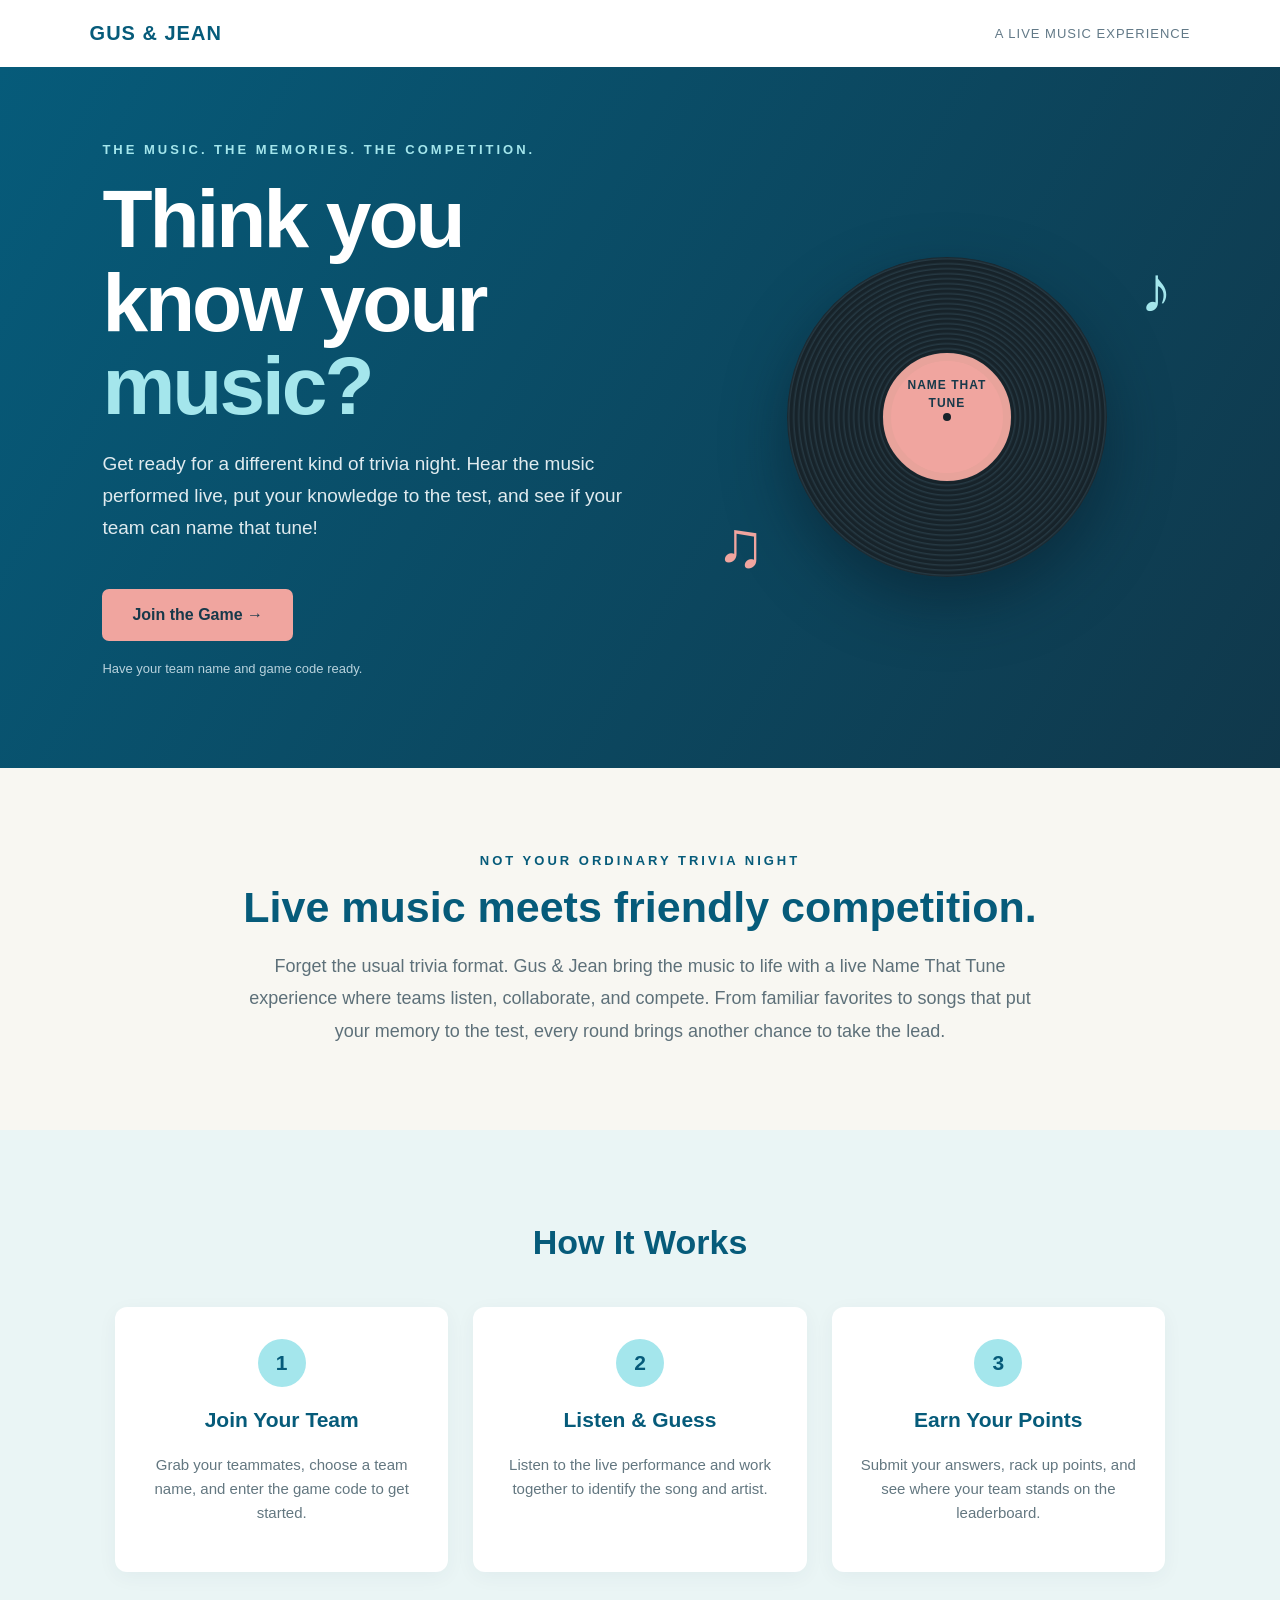
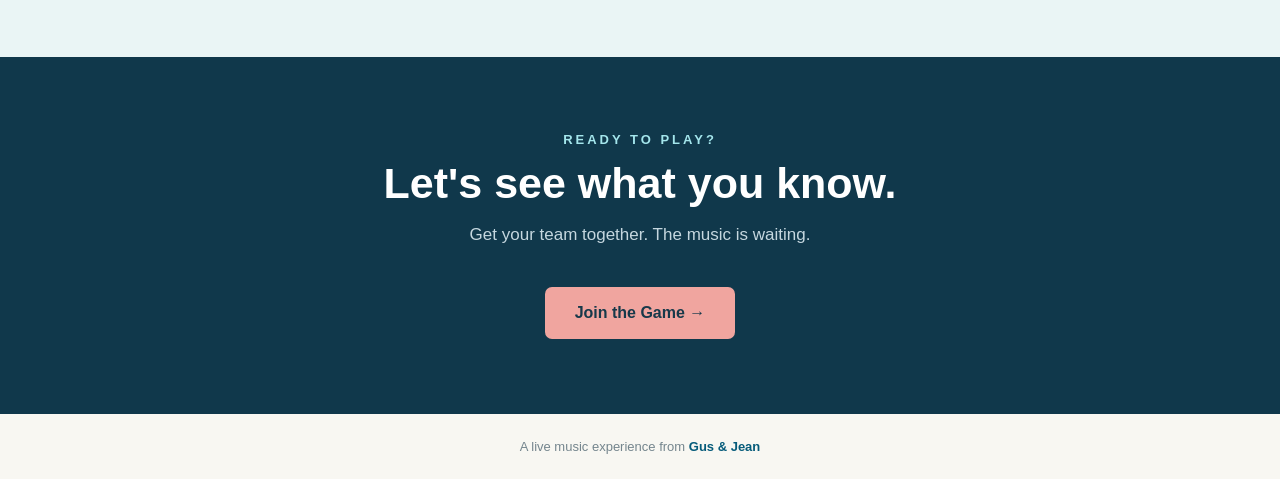
==== index.html @ 5cd0648b "added index.html" ====
<!DOCTYPE html>
<html lang="en">
<head>
<meta charset="UTF-8">
<meta name="viewport" content="width=device-width, initial-scale=1.0">
<title>Name That Tune | A Live Music Experience</title>
<meta name="description" content="Join Gus & Jean for a live Name That Tune experience. Listen, guess the song, and see if your team can take the lead.">

<style>
:root {
  --teal:#065B7A;
  --dark:#10384B;
  --aqua:#A4E6EC;
  --coral:#F0A59F;
  --cream:#F8F7F2;
  --white:#FFFFFF;
}

* {
  box-sizing:border-box;
}

html {
  scroll-behavior:smooth;
}

body {
  margin:0;
  font-family:Arial,Helvetica,sans-serif;
  color:var(--dark);
  background:var(--cream);
}

header {
  padding:22px 7%;
  display:flex;
  align-items:center;
  justify-content:space-between;
  background:var(--white);
}

.logo {
  color:var(--teal);
  font-weight:800;
  font-size:20px;
  letter-spacing:1px;
}

.header-tag {
  font-size:13px;
  color:#627987;
  letter-spacing:1px;
  text-transform:uppercase;
}

.hero {
  min-height:570px;
  padding:75px 8%;
  background:linear-gradient(120deg,#065B7A,#10384B);
  color:white;
  display:grid;
  grid-template-columns:1.1fr .9fr;
  align-items:center;
  gap:50px;
  overflow:hidden;
}

.eyebrow {
  color:var(--aqua);
  font-size:13px;
  font-weight:800;
  letter-spacing:3px;
  text-transform:uppercase;
}

.hero h1 {
  font-size:clamp(48px,7vw,82px);
  line-height:1.02;
  margin:20px 0;
  letter-spacing:-3px;
}

.hero h1 span {
  color:var(--aqua);
}

.hero p {
  font-size:19px;
  line-height:1.7;
  color:#E0EBEF;
  max-width:550px;
}

.button {
  display:inline-block;
  margin-top:25px;
  padding:17px 30px;
  border-radius:7px;
  background:var(--coral);
  color:#17394A;
  font-size:16px;
  font-weight:800;
  text-decoration:none;
  transition:transform .2s,background .2s;
}

.button:hover {
  transform:translateY(-3px);
  background:#F6BDB6;
}

.hero-note {
  font-size:13px !important;
  color:#B8D2DD !important;
  margin-top:17px;
}

/* Decorative music illustration */

.visual {
  display:flex;
  justify-content:center;
  align-items:center;
  position:relative;
  min-height:350px;
}

.record {
  width:min(320px,75vw);
  aspect-ratio:1;
  border-radius:50%;
  background:
    repeating-radial-gradient(
      circle,
      #17232A 0px,
      #17232A 2px,
      #263943 3px,
      #17232A 5px
    );
  box-shadow:0 25px 60px #071E2B88;
  display:flex;
  align-items:center;
  justify-content:center;
  position:relative;
  animation:spin 18s linear infinite;
}

.record:before {
  content:"";
  position:absolute;
  width:35%;
  aspect-ratio:1;
  border-radius:50%;
  background:var(--coral);
  border:8px solid #E8A39B;
}

.record:after {
  content:"";
  position:absolute;
  width:8px;
  aspect-ratio:1;
  border-radius:50%;
  background:#17232A;
}

.record-label {
  position:absolute;
  z-index:2;
  font-size:12px;
  font-weight:900;
  color:#17394A;
  letter-spacing:1px;
  text-align:center;
  line-height:1.5;
  transform:translateY(-23px);
}

.music-note {
  position:absolute;
  color:var(--aqua);
  font-size:65px;
  font-weight:bold;
}

.note-one {
  top:10px;
  right:5px;
}

.note-two {
  bottom:10px;
  left:0;
  color:var(--coral);
}

@keyframes spin {
  to { transform:rotate(360deg); }
}

.intro {
  text-align:center;
  padding:85px 8% 65px;
  max-width:1000px;
  margin:auto;
}

.intro h2 {
  font-size:clamp(30px,4vw,43px);
  margin:15px 0;
  color:var(--teal);
}

.intro p {
  font-size:18px;
  line-height:1.8;
  color:#5D7079;
}

.how {
  padding:65px 8% 85px;
  background:#EAF5F5;
}

.how h2 {
  text-align:center;
  font-size:34px;
  color:var(--teal);
  margin-bottom:45px;
}

.steps {
  max-width:1050px;
  margin:auto;
  display:grid;
  grid-template-columns:repeat(3,1fr);
  gap:25px;
}

.step {
  background:white;
  padding:32px 25px;
  border-radius:12px;
  text-align:center;
  box-shadow:0 5px 20px #16435A0C;
}

.step-number {
  width:48px;
  height:48px;
  border-radius:50%;
  display:flex;
  justify-content:center;
  align-items:center;
  margin:0 auto 18px;
  background:var(--aqua);
  color:var(--teal);
  font-size:21px;
  font-weight:900;
}

.step h3 {
  color:var(--teal);
  font-size:21px;
}

.step p {
  color:#637780;
  line-height:1.6;
  font-size:15px;
}

.closing {
  background:var(--dark);
  color:white;
  text-align:center;
  padding:75px 20px;
}

.closing h2 {
  font-size:clamp(30px,4vw,43px);
  margin:12px 0;
}

.closing p {
  color:#C5D7DF;
  font-size:17px;
}

footer {
  padding:25px;
  text-align:center;
  color:#74858D;
  background:var(--cream);
  font-size:13px;
}

footer strong {
  color:var(--teal);
}

@media(max-width:750px) {
  header {
    padding:20px 6%;
  }

  .header-tag {
    display:none;
  }

  .hero {
    grid-template-columns:1fr;
    text-align:center;
    padding:65px 7% 45px;
    gap:10px;
  }

  .hero p {
    margin-left:auto;
    margin-right:auto;
  }

  .visual {
    min-height:280px;
  }

  .record {
    width:240px;
  }

  .steps {
    grid-template-columns:1fr;
  }

  .intro {
    padding:65px 8%;
  }
}

@media(prefers-reduced-motion:reduce) {
  .record {
    animation:none;
  }

  .button {
    transition:none;
  }
}
</style>
</head>

<body>

<header>
  <div class="logo">GUS & JEAN</div>
  <div class="header-tag">A Live Music Experience</div>
</header>

<section class="hero">
  <div>
    <div class="eyebrow">The music. The memories. The competition.</div>

    <h1>Think you know your <span>music?</span></h1>

    <p>
      Get ready for a different kind of trivia night.
      Hear the music performed live, put your knowledge
      to the test, and see if your team can name that tune!
    </p>

    <a href="/team" class="button">Join the Game →</a>

    <p class="hero-note">
      Have your team name and game code ready.
    </p>
  </div>

  <div class="visual">
    <div class="music-note note-one">♪</div>
    <div class="record">
      <div class="record-label">
        NAME THAT<br>TUNE
      </div>
    </div>
    <div class="music-note note-two">♫</div>
  </div>
</section>

<section class="intro">
  <div class="eyebrow" style="color:#065B7A">Not your ordinary trivia night</div>

  <h2>Live music meets friendly competition.</h2>

  <p>
    Forget the usual trivia format. Gus & Jean bring the music
    to life with a live Name That Tune experience where teams
    listen, collaborate, and compete. From familiar favorites
    to songs that put your memory to the test, every round
    brings another chance to take the lead.
  </p>
</section>

<section class="how">
  <h2>How It Works</h2>

  <div class="steps">
    <div class="step">
      <div class="step-number">1</div>
      <h3>Join Your Team</h3>
      <p>
        Grab your teammates, choose a team name,
        and enter the game code to get started.
      </p>
    </div>

    <div class="step">
      <div class="step-number">2</div>
      <h3>Listen & Guess</h3>
      <p>
        Listen to the live performance and work
        together to identify the song and artist.
      </p>
    </div>

    <div class="step">
      <div class="step-number">3</div>
      <h3>Earn Your Points</h3>
      <p>
        Submit your answers, rack up points,
        and see where your team stands on the leaderboard.
      </p>
    </div>
  </div>
</section>

<section class="closing">
  <div class="eyebrow">Ready to play?</div>
  <h2>Let's see what you know.</h2>
  <p>Get your team together. The music is waiting.</p>

  <a href="/team" class="button">Join the Game →</a>
</section>

<footer>
  A live music experience from <strong>Gus & Jean</strong>
</footer>

</body>
</html>
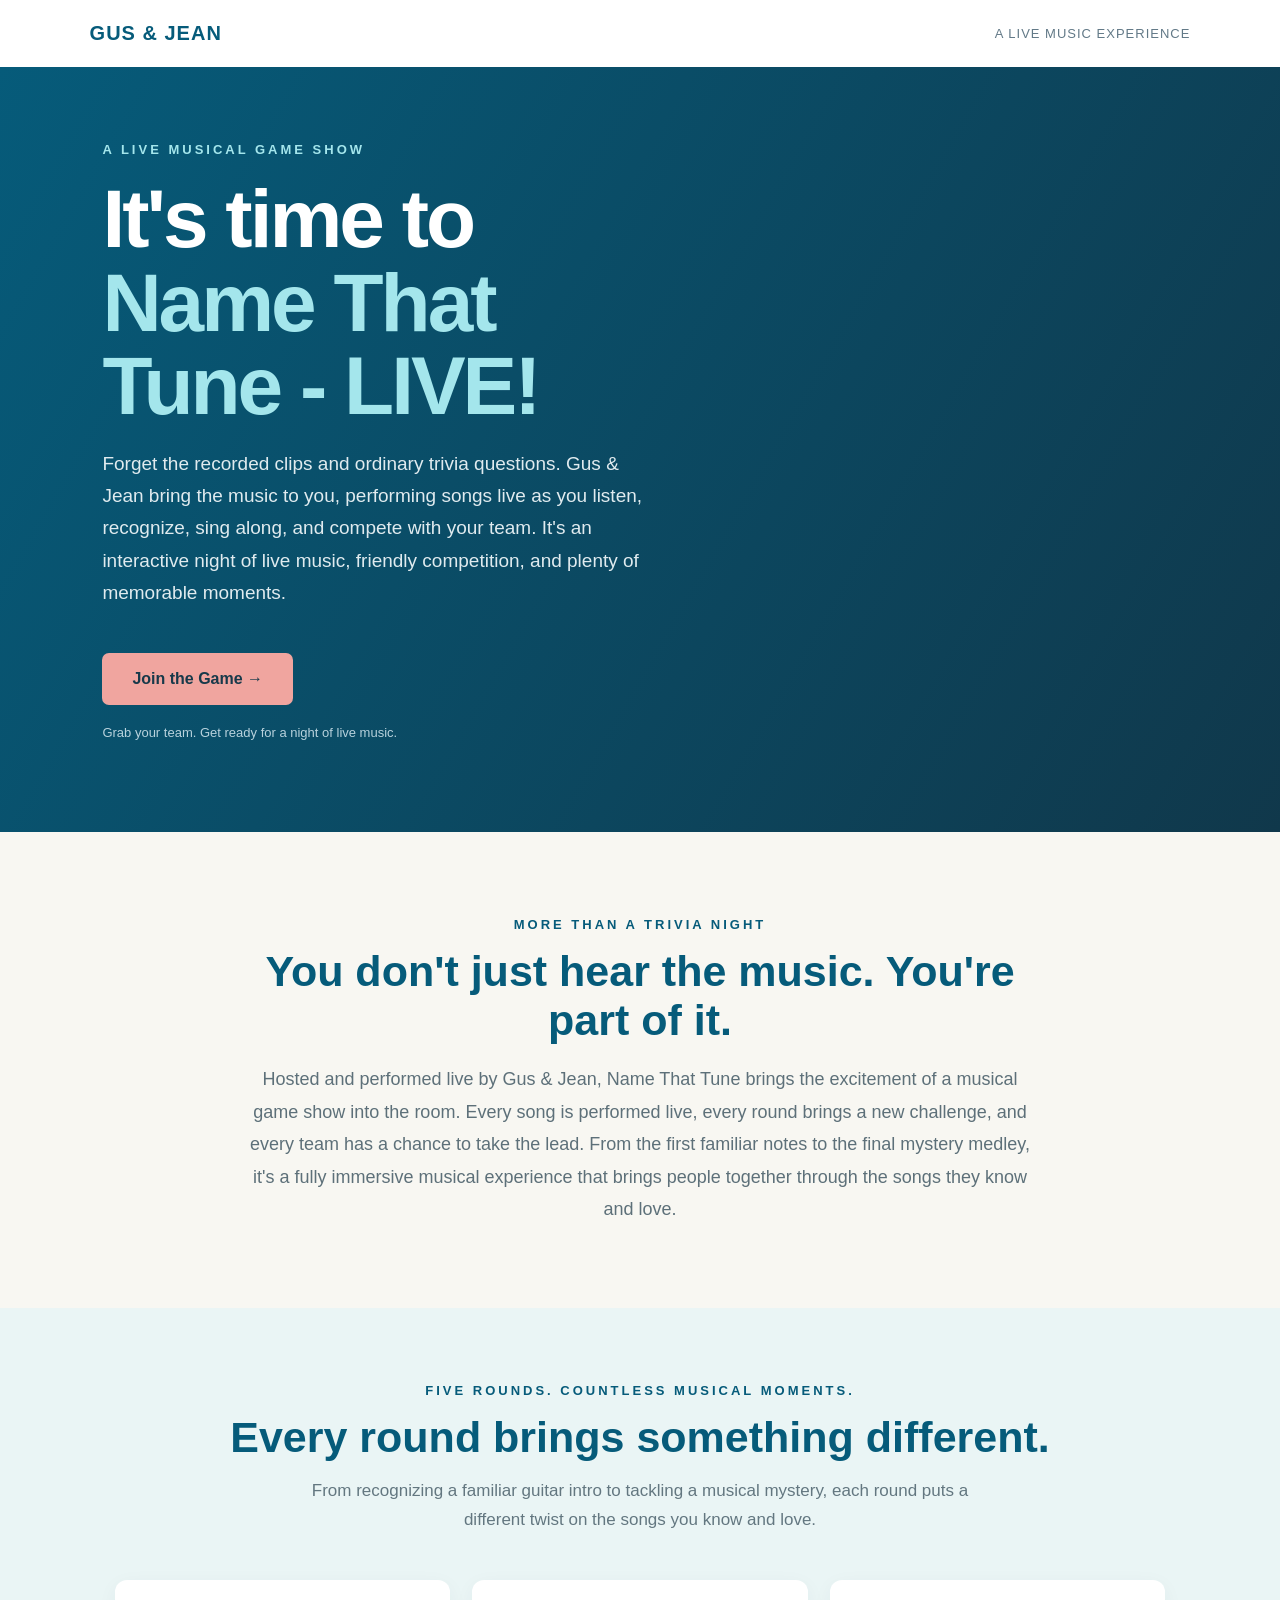
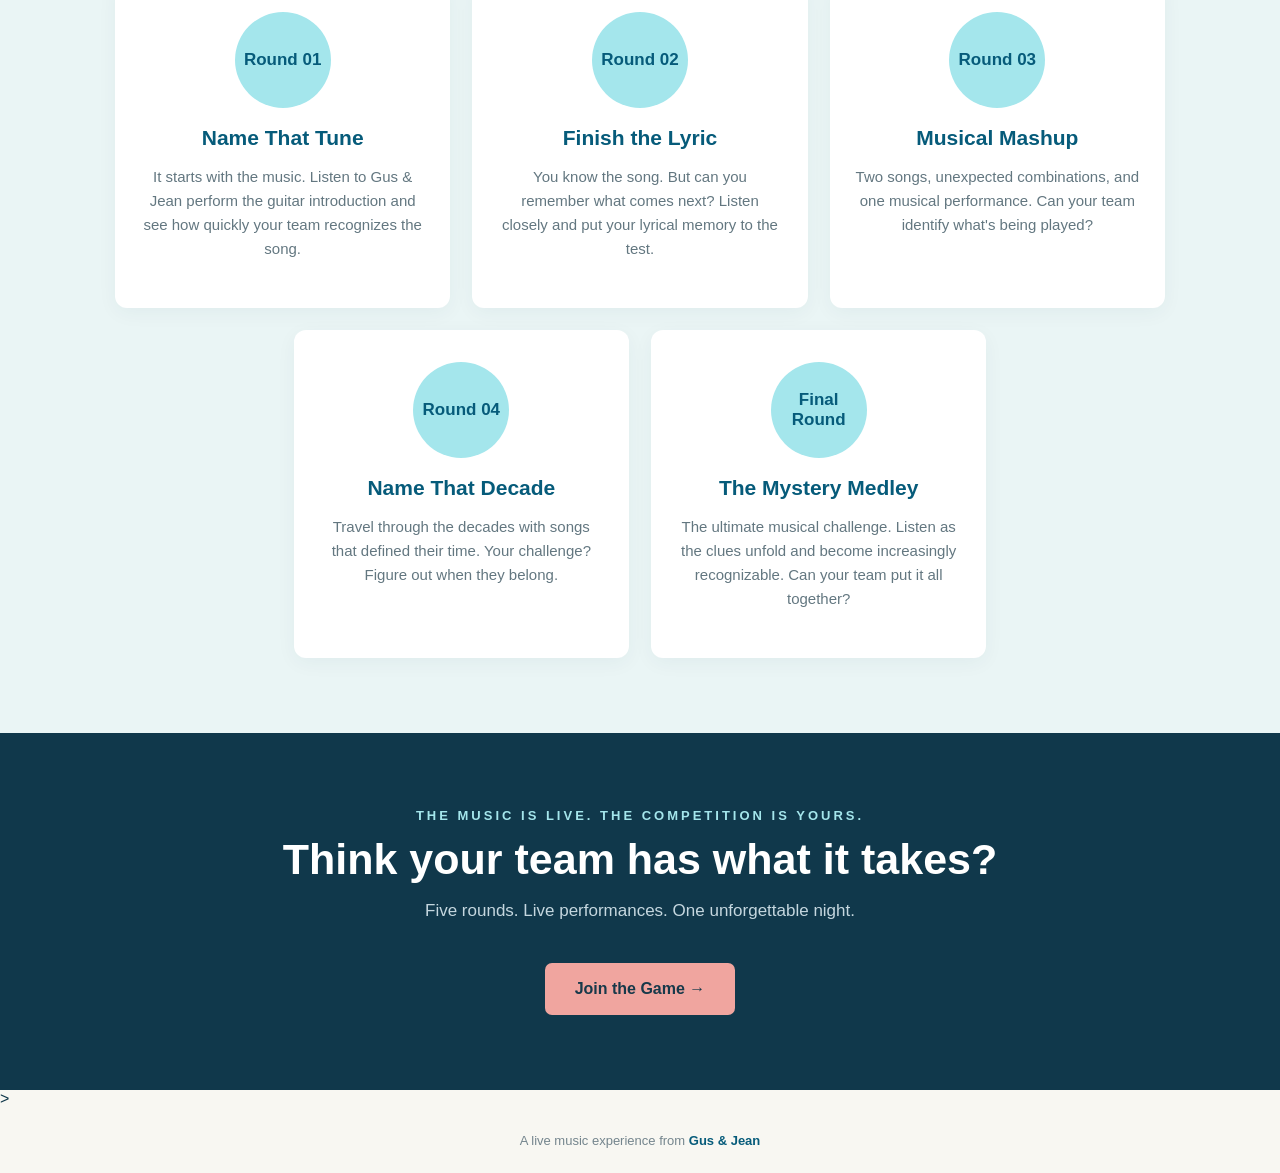
==== commit 2db8a5bb: "landing page" ====
--- a/index.html
+++ b/index.html
@@ -118,86 +118,7 @@
 
 /* Decorative music illustration */
 
-.visual {
-  display:flex;
-  justify-content:center;
-  align-items:center;
-  position:relative;
-  min-height:350px;
-}
-
-.record {
-  width:min(320px,75vw);
-  aspect-ratio:1;
-  border-radius:50%;
-  background:
-    repeating-radial-gradient(
-      circle,
-      #17232A 0px,
-      #17232A 2px,
-      #263943 3px,
-      #17232A 5px
-    );
-  box-shadow:0 25px 60px #071E2B88;
-  display:flex;
-  align-items:center;
-  justify-content:center;
-  position:relative;
-  animation:spin 18s linear infinite;
-}
-
-.record:before {
-  content:"";
-  position:absolute;
-  width:35%;
-  aspect-ratio:1;
-  border-radius:50%;
-  background:var(--coral);
-  border:8px solid #E8A39B;
-}
-
-.record:after {
-  content:"";
-  position:absolute;
-  width:8px;
-  aspect-ratio:1;
-  border-radius:50%;
-  background:#17232A;
-}
-
-.record-label {
-  position:absolute;
-  z-index:2;
-  font-size:12px;
-  font-weight:900;
-  color:#17394A;
-  letter-spacing:1px;
-  text-align:center;
-  line-height:1.5;
-  transform:translateY(-23px);
-}
-
-.music-note {
-  position:absolute;
-  color:var(--aqua);
-  font-size:65px;
-  font-weight:bold;
-}
-
-.note-one {
-  top:10px;
-  right:5px;
-}
-
-.note-two {
-  bottom:10px;
-  left:0;
-  color:var(--coral);
-}
-
-@keyframes spin {
-  to { transform:rotate(360deg); }
-}
+
 
 .intro {
   text-align:center;
@@ -218,27 +139,36 @@
   color:#5D7079;
 }
 
-.how {
-  padding:65px 8% 85px;
+.rounds {
+  padding:75px 8%;
   background:#EAF5F5;
-}
-
-.how h2 {
   text-align:center;
-  font-size:34px;
-  color:var(--teal);
-  margin-bottom:45px;
-}
-
-.steps {
+}
+
+.rounds h2 {
+  font-size:clamp(30px,4vw,43px);
+  color:var(--teal);
+  margin:15px 0;
+}
+
+.rounds-intro {
+  max-width:700px;
+  margin:0 auto 45px;
+  color:#637780;
+  font-size:17px;
+  line-height:1.7;
+}
+
+.round-grid {
   max-width:1050px;
   margin:auto;
   display:grid;
-  grid-template-columns:repeat(3,1fr);
-  gap:25px;
-}
-
-.step {
+  grid-template-columns:repeat(6,1fr);
+  gap:22px;
+}
+
+.round-card {
+  grid-column:span 2;
   background:white;
   padding:32px 25px;
   border-radius:12px;
@@ -246,9 +176,17 @@
   box-shadow:0 5px 20px #16435A0C;
 }
 
-.step-number {
-  width:48px;
-  height:48px;
+.round-card:nth-child(4) {
+  grid-column:2 / span 2;
+}
+
+.round-card:nth-child(5) {
+  grid-column:4 / span 2;
+}
+
+.round-label {
+  width:96px;
+  height:96px;
   border-radius:50%;
   display:flex;
   justify-content:center;
@@ -256,20 +194,35 @@
   margin:0 auto 18px;
   background:var(--aqua);
   color:var(--teal);
+  font-size:17px;
+  font-weight:900;
+}
+
+.round-card h3 {
+  color:var(--teal);
   font-size:21px;
-  font-weight:900;
-}
-
-.step h3 {
-  color:var(--teal);
-  font-size:21px;
-}
-
-.step p {
+  margin:12px 0;
+}
+
+.round-card p {
   color:#637780;
   line-height:1.6;
   font-size:15px;
 }
+
+@media(max-width:750px) {
+  .round-grid {
+    grid-template-columns:1fr;
+  }
+
+  .round-card,
+  .round-card:nth-child(4),
+  .round-card:nth-child(5) {
+    grid-column:1;
+  }
+}
+
+
 
 .closing {
   background:var(--dark);
@@ -359,88 +312,121 @@
 
 <section class="hero">
   <div>
-    <div class="eyebrow">The music. The memories. The competition.</div>
-
-    <h1>Think you know your <span>music?</span></h1>
-
-    <p>
-      Get ready for a different kind of trivia night.
-      Hear the music performed live, put your knowledge
-      to the test, and see if your team can name that tune!
-    </p>
-
-    <a href="/team" class="button">Join the Game →</a>
-
-    <p class="hero-note">
-      Have your team name and game code ready.
-    </p>
+    <div class="eyebrow">A live musical game show</div>
+
+<h1>It's time to <span>Name That Tune - LIVE!</span></h1>
+
+<p>
+  Forget the recorded clips and ordinary trivia questions.
+  Gus & Jean bring the music to you, performing songs live
+  as you listen, recognize, sing along, and compete with
+  your team. It's an interactive night of live music,
+  friendly competition, and plenty of memorable moments.
+</p>
+
+<a href="/team" class="button">Join the Game →</a>
+
+<p class="hero-note">
+  Grab your team. Get ready for a night of live music.
+</p>
+
+  
+
+
+</section>
+
+<section class="intro">
+  <div class="eyebrow" style="color:#065B7A">
+    More than a trivia night
   </div>
 
-  <div class="visual">
-    <div class="music-note note-one">♪</div>
-    <div class="record">
-      <div class="record-label">
-        NAME THAT<br>TUNE
-      </div>
+  <h2>You don't just hear the music. You're part of it.</h2>
+
+  <p>
+    Hosted and performed live by Gus & Jean, Name That Tune
+    brings the excitement of a musical game show into the room.
+    Every song is performed live, every round brings a new
+    challenge, and every team has a chance to take the lead.
+    From the first familiar notes to the final mystery medley,
+    it's a fully immersive musical experience that brings
+    people together through the songs they know and love.
+  </p>
+</section>
+
+<section class="rounds">
+
+  <div class="eyebrow" style="color:#065B7A;text-align:center">
+    Five rounds. Countless musical moments.
+  </div>
+
+  <h2>Every round brings something different.</h2>
+
+  <p class="rounds-intro">
+    From recognizing a familiar guitar intro to tackling
+    a musical mystery, each round puts a different twist
+    on the songs you know and love.
+  </p>
+
+  <div class="round-grid">
+
+    <div class="round-card">
+      <div class="round-label">Round 01</div>
+      <h3>Name That Tune</h3>
+      <p>
+        It starts with the music. Listen to Gus & Jean
+        perform the guitar introduction and see how quickly
+        your team recognizes the song.
+      </p>
     </div>
-    <div class="music-note note-two">♫</div>
+
+    <div class="round-card">
+      <div class="round-label">Round 02</div>
+      <h3>Finish the Lyric</h3>
+      <p>
+        You know the song. But can you remember what comes
+        next? Listen closely and put your lyrical memory
+        to the test.
+      </p>
+    </div>
+
+    <div class="round-card">
+      <div class="round-label">Round 03</div>
+      <h3>Musical Mashup</h3>
+      <p>
+        Two songs, unexpected combinations, and one musical
+        performance. Can your team identify what's being played?
+      </p>
+    </div>
+
+    <div class="round-card">
+      <div class="round-label">Round 04</div>
+      <h3>Name That Decade</h3>
+      <p>
+        Travel through the decades with songs that defined
+        their time. Your challenge? Figure out when they belong.
+      </p>
+    </div>
+
+    <div class="round-card">
+      <div class="round-label">Final Round</div>
+      <h3>The Mystery Medley</h3>
+      <p>
+        The ultimate musical challenge. Listen as the clues
+        unfold and become increasingly recognizable.
+        Can your team put it all together?
+      </p>
+    </div>
+
   </div>
 </section>
 
-<section class="intro">
-  <div class="eyebrow" style="color:#065B7A">Not your ordinary trivia night</div>
-
-  <h2>Live music meets friendly competition.</h2>
-
-  <p>
-    Forget the usual trivia format. Gus & Jean bring the music
-    to life with a live Name That Tune experience where teams
-    listen, collaborate, and compete. From familiar favorites
-    to songs that put your memory to the test, every round
-    brings another chance to take the lead.
-  </p>
-</section>
-
-<section class="how">
-  <h2>How It Works</h2>
-
-  <div class="steps">
-    <div class="step">
-      <div class="step-number">1</div>
-      <h3>Join Your Team</h3>
-      <p>
-        Grab your teammates, choose a team name,
-        and enter the game code to get started.
-      </p>
-    </div>
-
-    <div class="step">
-      <div class="step-number">2</div>
-      <h3>Listen & Guess</h3>
-      <p>
-        Listen to the live performance and work
-        together to identify the song and artist.
-      </p>
-    </div>
-
-    <div class="step">
-      <div class="step-number">3</div>
-      <h3>Earn Your Points</h3>
-      <p>
-        Submit your answers, rack up points,
-        and see where your team stands on the leaderboard.
-      </p>
-    </div>
-  </div>
-</section>
-
 <section class="closing">
-  <div class="eyebrow">Ready to play?</div>
-  <h2>Let's see what you know.</h2>
-  <p>Get your team together. The music is waiting.</p>
+  <div class="eyebrow">The music is live. The competition is yours.</div>
+  <h2>Think your team has what it takes?</h2>
+  <p>Five rounds. Live performances. One unforgettable night.</p>
 
   <a href="/team" class="button">Join the Game →</a>
-</section>
+</section>>
 
 <footer>
   A live music experience from <strong>Gus & Jean</strong>
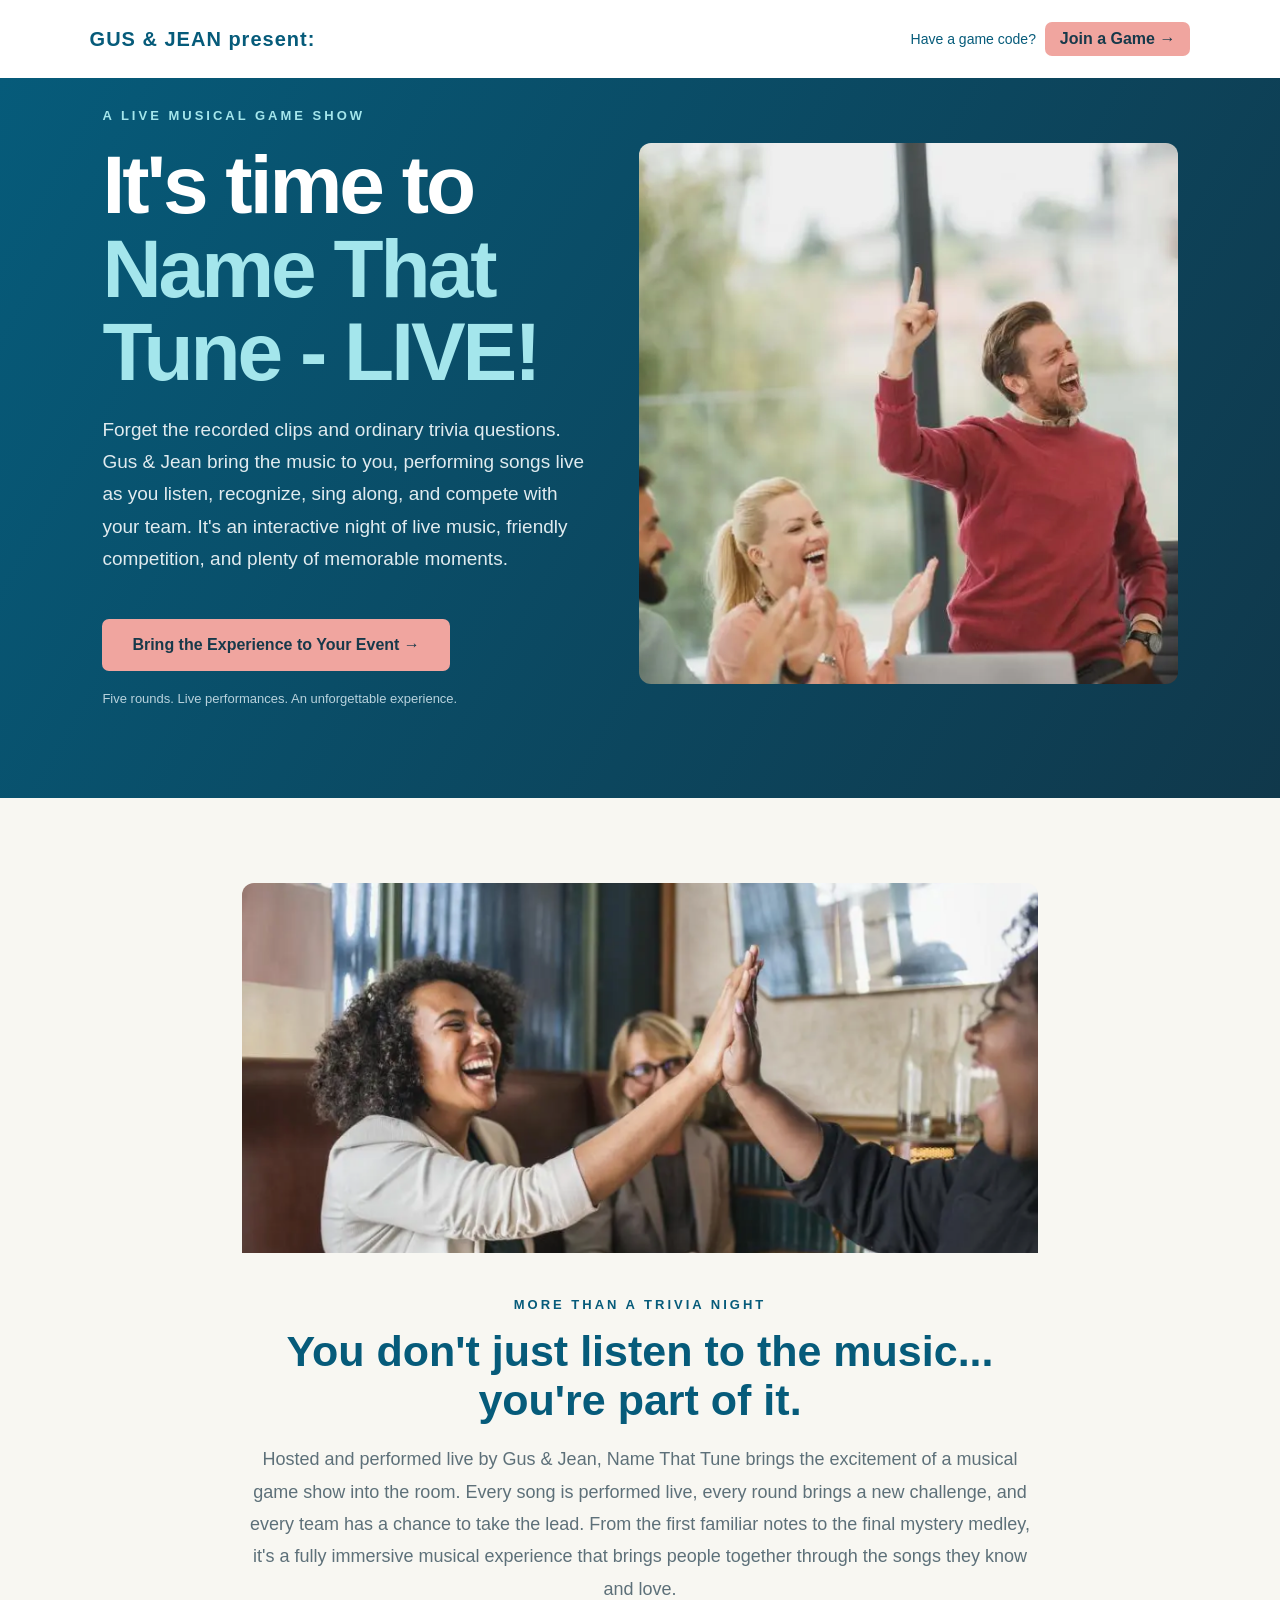
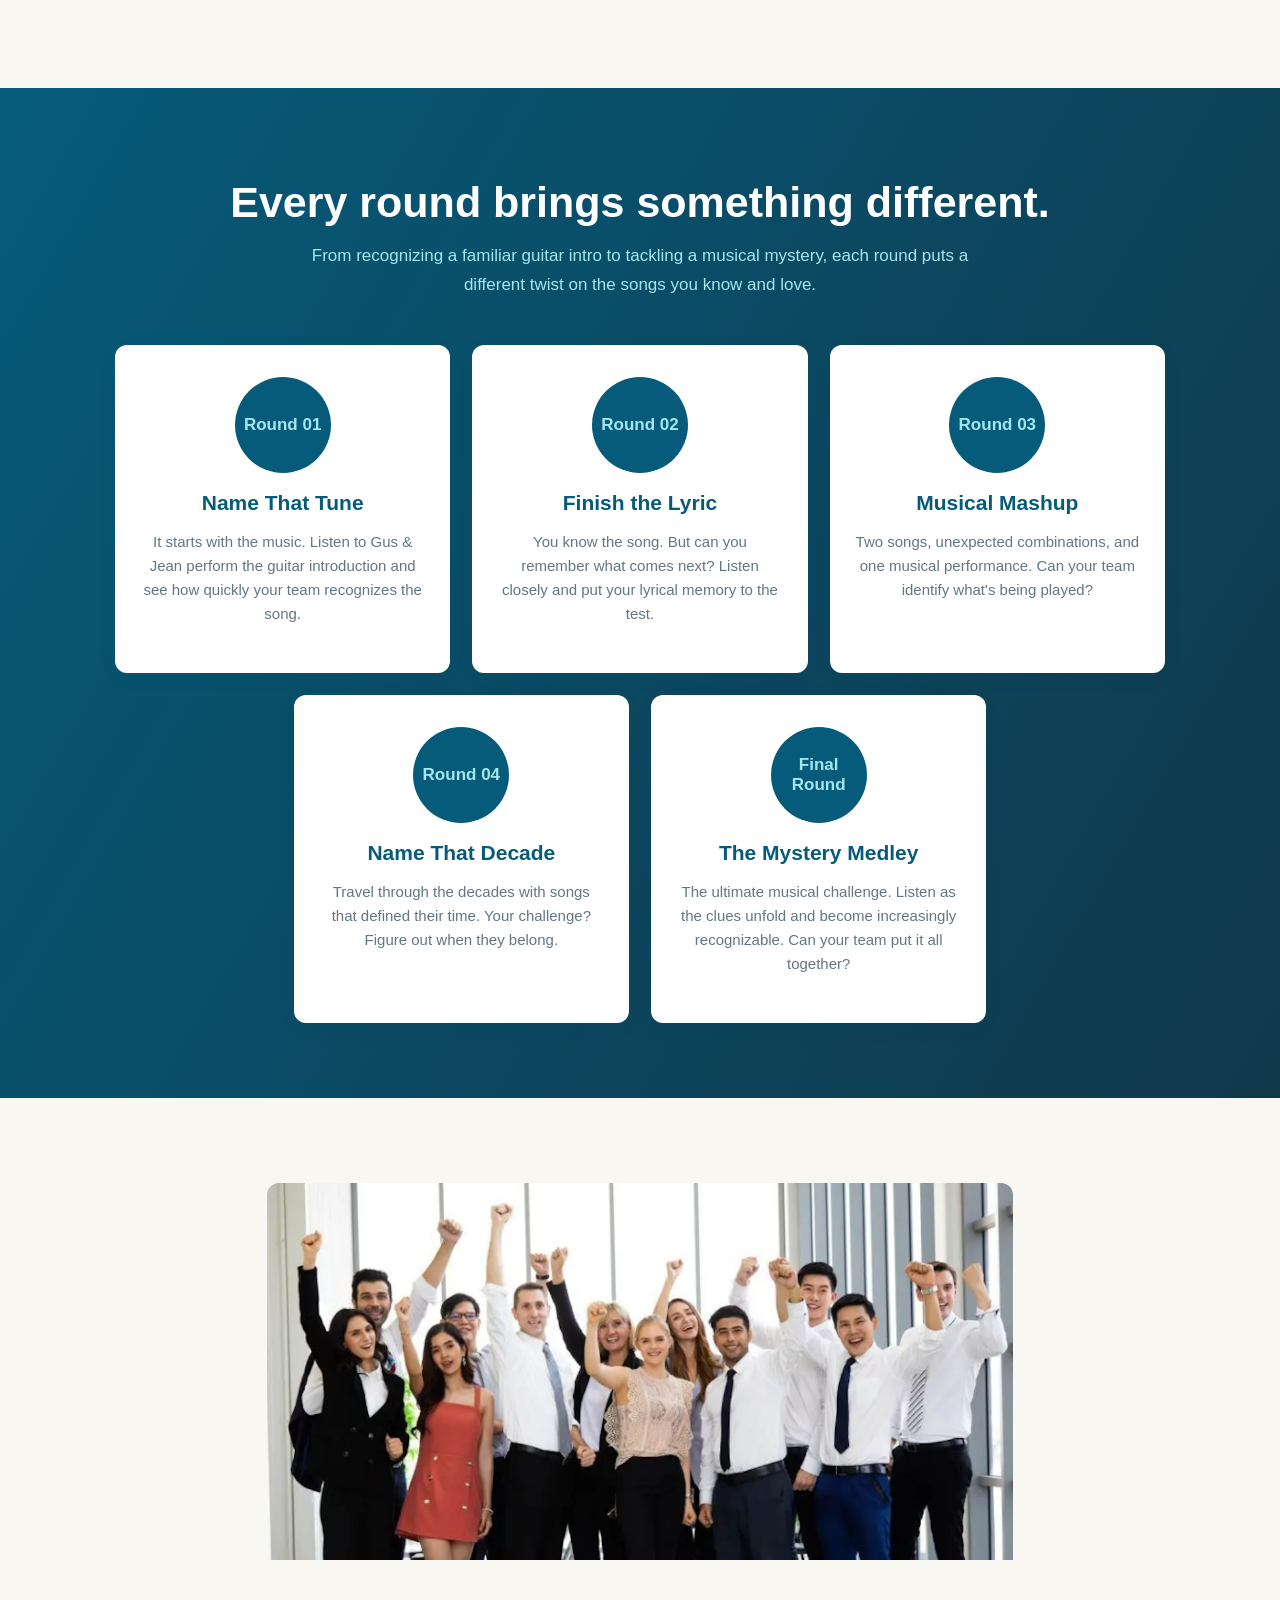
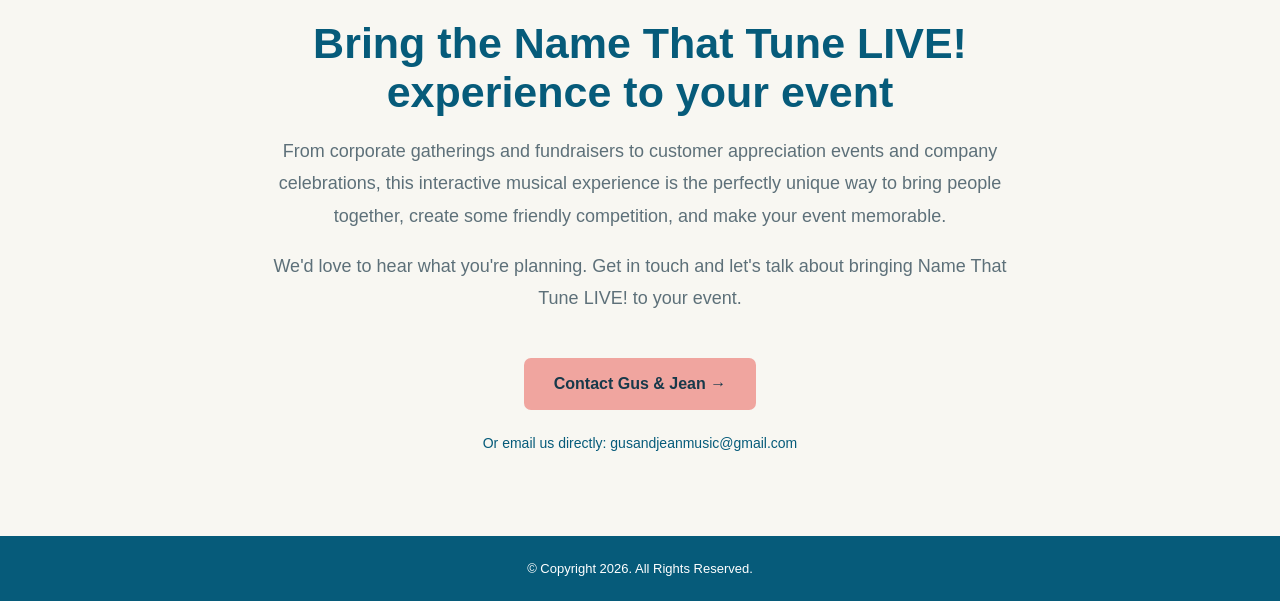
==== commit 29da1319: "changed index" ====
--- a/index.html
+++ b/index.html
@@ -38,6 +38,22 @@
   align-items:center;
   justify-content:space-between;
   background:var(--white);
+  gap:20px;
+}
+
+.header-join {
+  color:var(--teal);
+  font-size:14px;
+  text-decoration:none;
+  white-space:nowrap;
+}
+
+.header-join strong {
+  margin-left:5px;
+}
+
+.header-join:hover {
+  text-decoration:underline;
 }
 
 .logo {
@@ -47,15 +63,9 @@
   letter-spacing:1px;
 }
 
-.header-tag {
-  font-size:13px;
-  color:#627987;
-  letter-spacing:1px;
-  text-transform:uppercase;
-}
-
 .hero {
   min-height:570px;
+  padding-top: 30px !important;
   padding:75px 8%;
   background:linear-gradient(120deg,#065B7A,#10384B);
   color:white;
@@ -110,6 +120,24 @@
   background:#F6BDB6;
 }
 
+.join-button {
+  display:inline-block;
+  
+  padding:8px 15px;
+  border-radius:7px;
+  background:var(--coral);
+  color:#17394A;
+  font-size:16px;
+  font-weight:800;
+  text-decoration:none;
+  transition:transform .2s,background .2s;
+}
+
+.join-button:hover {
+  transform:translateY(-1px);
+  background:#F6BDB6;
+}
+
 .hero-note {
   font-size:13px !important;
   color:#B8D2DD !important;
@@ -141,20 +169,20 @@
 
 .rounds {
   padding:75px 8%;
-  background:#EAF5F5;
+  background:linear-gradient(120deg,#065B7A,#10384B);
   text-align:center;
 }
 
 .rounds h2 {
   font-size:clamp(30px,4vw,43px);
-  color:var(--teal);
+   color:white;
   margin:15px 0;
 }
 
 .rounds-intro {
   max-width:700px;
   margin:0 auto 45px;
-  color:#637780;
+  color:var(--aqua);
   font-size:17px;
   line-height:1.7;
 }
@@ -192,8 +220,8 @@
   justify-content:center;
   align-items:center;
   margin:0 auto 18px;
-  background:var(--aqua);
-  color:var(--teal);
+  background: #065B7A;
+   color:var(--aqua);
   font-size:17px;
   font-weight:900;
 }
@@ -220,6 +248,8 @@
   .round-card:nth-child(5) {
     grid-column:1;
   }
+
+  
 }
 
 
@@ -241,11 +271,44 @@
   font-size:17px;
 }
 
+.bring-it {
+  text-align:center;
+  padding:85px 8%;
+  max-width:950px;
+  margin:auto;
+}
+
+.bring-it h2 {
+  font-size:clamp(30px,4vw,43px);
+  color:var(--teal);
+  margin:15px 0;
+}
+
+.bring-it p {
+  font-size:18px;
+  line-height:1.8;
+  color:#5D7079;
+  max-width:800px;
+  margin:18px auto;
+}
+
+.email-option {
+  margin-top:25px;
+  color:var(--teal);
+  font-size:14px;
+}
+
+
+
+.email-option a:hover {
+  text-decoration:underline;
+}
+
 footer {
   padding:25px;
   text-align:center;
-  color:#74858D;
-  background:var(--cream);
+  color:white;
+  background:var(--teal);
   font-size:13px;
 }
 
@@ -258,9 +321,11 @@
     padding:20px 6%;
   }
 
-  .header-tag {
-    display:none;
-  }
+  .header-join {
+  font-size:12px;
+  text-align:right;
+  white-space:normal;
+}
 
   .hero {
     grid-template-columns:1fr;
@@ -303,134 +368,162 @@
 </style>
 </head>
 
+
 <body>
 
-<header>
-  <div class="logo">GUS & JEAN</div>
-  <div class="header-tag">A Live Music Experience</div>
-</header>
-
-<section class="hero">
-  <div>
-    <div class="eyebrow">A live musical game show</div>
-
-<h1>It's time to <span>Name That Tune - LIVE!</span></h1>
-
-<p>
-  Forget the recorded clips and ordinary trivia questions.
-  Gus & Jean bring the music to you, performing songs live
-  as you listen, recognize, sing along, and compete with
-  your team. It's an interactive night of live music,
-  friendly competition, and plenty of memorable moments.
-</p>
-
-<a href="/team" class="button">Join the Game →</a>
-
-<p class="hero-note">
-  Grab your team. Get ready for a night of live music.
-</p>
-
-  
-
-
-</section>
-
-<section class="intro">
-  <div class="eyebrow" style="color:#065B7A">
-    More than a trivia night
-  </div>
-
-  <h2>You don't just hear the music. You're part of it.</h2>
-
-  <p>
-    Hosted and performed live by Gus & Jean, Name That Tune
-    brings the excitement of a musical game show into the room.
-    Every song is performed live, every round brings a new
-    challenge, and every team has a chance to take the lead.
-    From the first familiar notes to the final mystery medley,
-    it's a fully immersive musical experience that brings
-    people together through the songs they know and love.
-  </p>
-</section>
-
-<section class="rounds">
-
-  <div class="eyebrow" style="color:#065B7A;text-align:center">
-    Five rounds. Countless musical moments.
-  </div>
-
-  <h2>Every round brings something different.</h2>
-
-  <p class="rounds-intro">
-    From recognizing a familiar guitar intro to tackling
-    a musical mystery, each round puts a different twist
-    on the songs you know and love.
-  </p>
-
-  <div class="round-grid">
-
-    <div class="round-card">
-      <div class="round-label">Round 01</div>
-      <h3>Name That Tune</h3>
+  <header>
+    <div class="logo">GUS & JEAN present:</div>
+    <a href="../team.html" class="header-join">
+      Have a game code? <strong class="join-button">Join a Game →</strong>
+    </a>
+  </header>
+  
+  <section class="hero">
+    <div>
+      <div class="eyebrow">A live musical game show</div>
+  
+      <h1>It's time to <span>Name That Tune - LIVE!</span></h1>
+  
       <p>
-        It starts with the music. Listen to Gus & Jean
-        perform the guitar introduction and see how quickly
-        your team recognizes the song.
+        Forget the recorded clips and ordinary trivia questions.
+        Gus & Jean bring the music to you, performing songs live
+        as you listen, recognize, sing along, and compete with
+        your team. It's an interactive night of live music,
+        friendly competition, and plenty of memorable moments.
+      </p>
+  
+      <a href="#bring-it" class="button">Bring the Experience to Your Event →</a>
+  
+      <p class="hero-note">
+        Five rounds. Live performances. An unforgettable experience.
       </p>
     </div>
-
-    <div class="round-card">
-      <div class="round-label">Round 02</div>
-      <h3>Finish the Lyric</h3>
-      <p>
-        You know the song. But can you remember what comes
-        next? Listen closely and put your lyrical memory
-        to the test.
-      </p>
+    <div>
+      <img style="border-radius: 12px;" src="hero.png">
     </div>
-
-    <div class="round-card">
-      <div class="round-label">Round 03</div>
-      <h3>Musical Mashup</h3>
-      <p>
-        Two songs, unexpected combinations, and one musical
-        performance. Can your team identify what's being played?
-      </p>
+  </section>
+  
+  <section class="intro">
+    
+    <img style="width: 100%; border-radius: 12px; padding-bottom: 40px;" src="clapping.png">
+    
+    <div class="eyebrow" style="color:#065B7A">
+      More than a trivia night
     </div>
-
-    <div class="round-card">
-      <div class="round-label">Round 04</div>
-      <h3>Name That Decade</h3>
-      <p>
-        Travel through the decades with songs that defined
-        their time. Your challenge? Figure out when they belong.
-      </p>
+  
+    <h2>You don't just listen to the music... you're part of it.</h2>
+  
+    <p>
+      Hosted and performed live by Gus & Jean, Name That Tune
+      brings the excitement of a musical game show into the room.
+      Every song is performed live, every round brings a new
+      challenge, and every team has a chance to take the lead.
+      From the first familiar notes to the final mystery medley,
+      it's a fully immersive musical experience that brings
+      people together through the songs they know and love.
+    </p>
+  </section>
+  
+  <section class="rounds">
+  
+    
+  
+    <h2>Every round brings something different.</h2>
+  
+    <p class="rounds-intro">
+      From recognizing a familiar guitar intro to tackling
+      a musical mystery, each round puts a different twist
+      on the songs you know and love.
+    </p>
+  
+    <div class="round-grid">
+  
+      <div class="round-card">
+        <div class="round-label">Round 01</div>
+        <h3>Name That Tune</h3>
+        <p>
+          It starts with the music. Listen to Gus & Jean
+          perform the guitar introduction and see how quickly
+          your team recognizes the song.
+        </p>
+      </div>
+  
+      <div class="round-card">
+        <div class="round-label">Round 02</div>
+        <h3>Finish the Lyric</h3>
+        <p>
+          You know the song. But can you remember what comes
+          next? Listen closely and put your lyrical memory
+          to the test.
+        </p>
+      </div>
+  
+      <div class="round-card">
+        <div class="round-label">Round 03</div>
+        <h3>Musical Mashup</h3>
+        <p>
+          Two songs, unexpected combinations, and one musical
+          performance. Can your team identify what's being played?
+        </p>
+      </div>
+  
+      <div class="round-card">
+        <div class="round-label">Round 04</div>
+        <h3>Name That Decade</h3>
+        <p>
+          Travel through the decades with songs that defined
+          their time. Your challenge? Figure out when they belong.
+        </p>
+      </div>
+  
+      <div class="round-card">
+        <div class="round-label">Final Round</div>
+        <h3>The Mystery Medley</h3>
+        <p>
+          The ultimate musical challenge. Listen as the clues
+          unfold and become increasingly recognizable.
+          Can your team put it all together?
+        </p>
+      </div>
+  
     </div>
-
-    <div class="round-card">
-      <div class="round-label">Final Round</div>
-      <h3>The Mystery Medley</h3>
-      <p>
-        The ultimate musical challenge. Listen as the clues
-        unfold and become increasingly recognizable.
-        Can your team put it all together?
-      </p>
+  </section>
+  
+  <!-- EVENT BOOKING SECTION -->
+  <section class="bring-it" id="bring-it">
+    <img style="width: 100%; border-radius: 12px; padding-bottom: 40px;" src="group.png">
+  
+    <h2>Bring the Name That Tune LIVE! experience to your event</h2>
+  
+    <p>
+      From corporate gatherings and fundraisers to customer
+      appreciation events and company celebrations, this interactive 
+      musical experience is the perfectly unique way to bring people 
+      together, create some friendly competition, and make your event memorable.
+    </p>
+    <p>
+      We'd love to hear what you're planning.
+      Get in touch and let's talk about bringing
+      Name That Tune LIVE! to your event.
+    </p>
+  
+    <a href="mailto:gusandjeanmusic@gmail.com?subject=Name%20That%20Tune%20LIVE%20Inquiry"
+       class="button">
+      Contact Gus & Jean →
+    </a>
+  
+    <div class="email-option">
+      Or email us directly: gusandjeanmusic@gmail.com
     </div>
-
-  </div>
-</section>
-
-<section class="closing">
-  <div class="eyebrow">The music is live. The competition is yours.</div>
-  <h2>Think your team has what it takes?</h2>
-  <p>Five rounds. Live performances. One unforgettable night.</p>
-
-  <a href="/team" class="button">Join the Game →</a>
-</section>>
-
-<footer>
-  A live music experience from <strong>Gus & Jean</strong>
-</footer>
-
-</body>
+    
+  </section>
+  
+  
+  
+  <footer>
+    © Copyright 2026. All Rights Reserved.
+  </footer>
+  
+  </body>
+  
 </html>
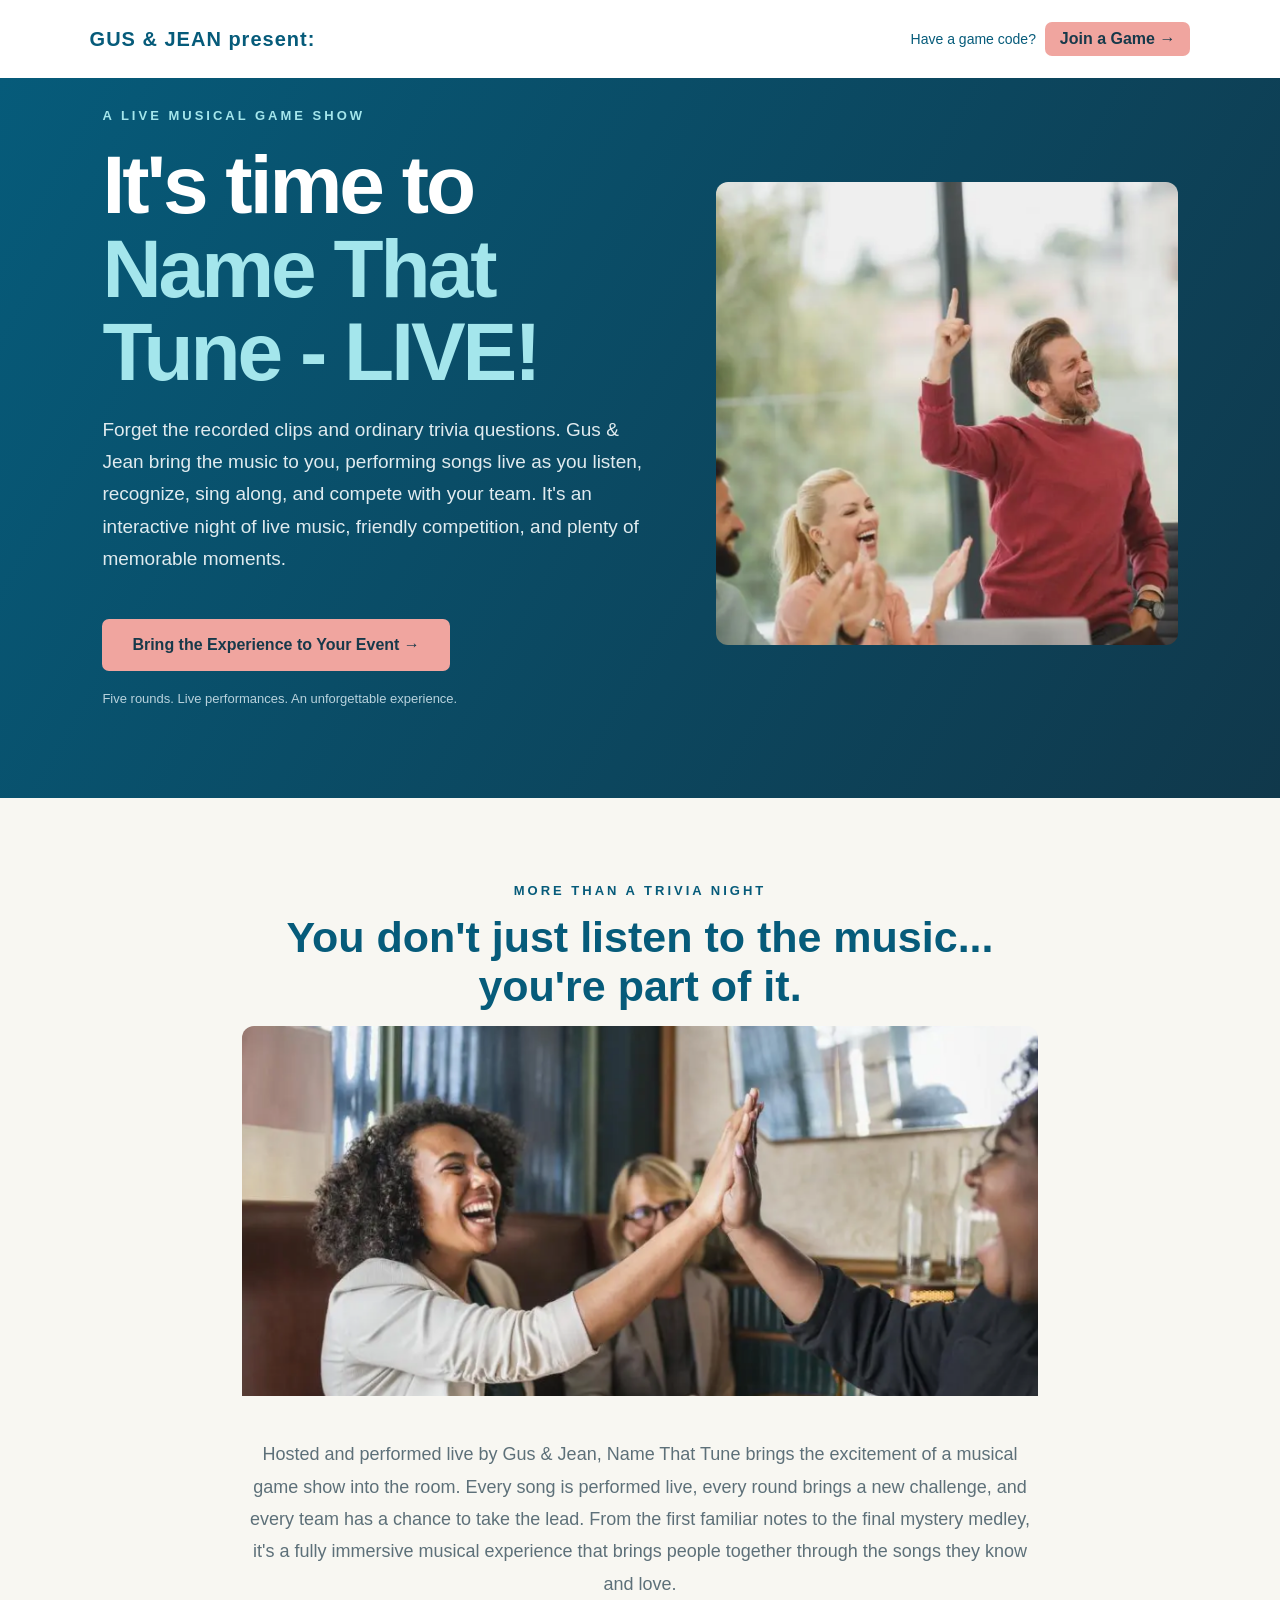
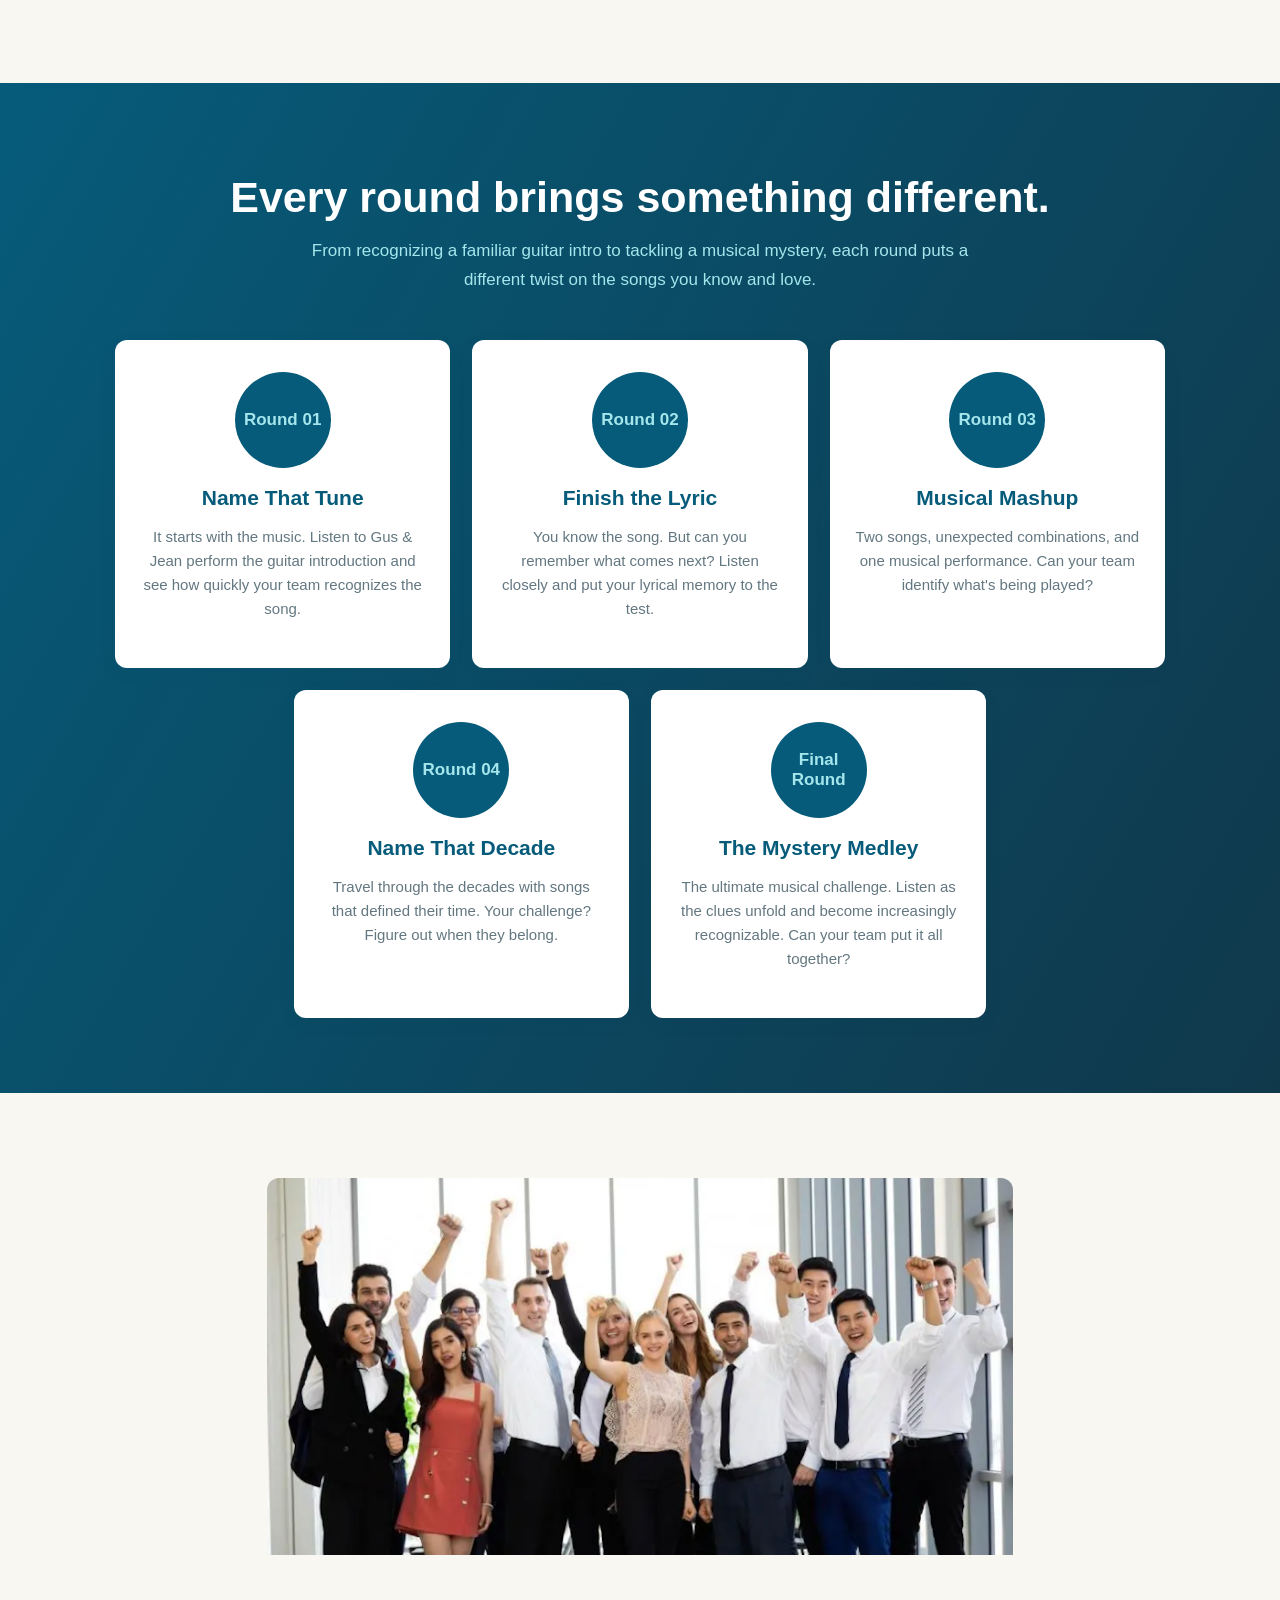
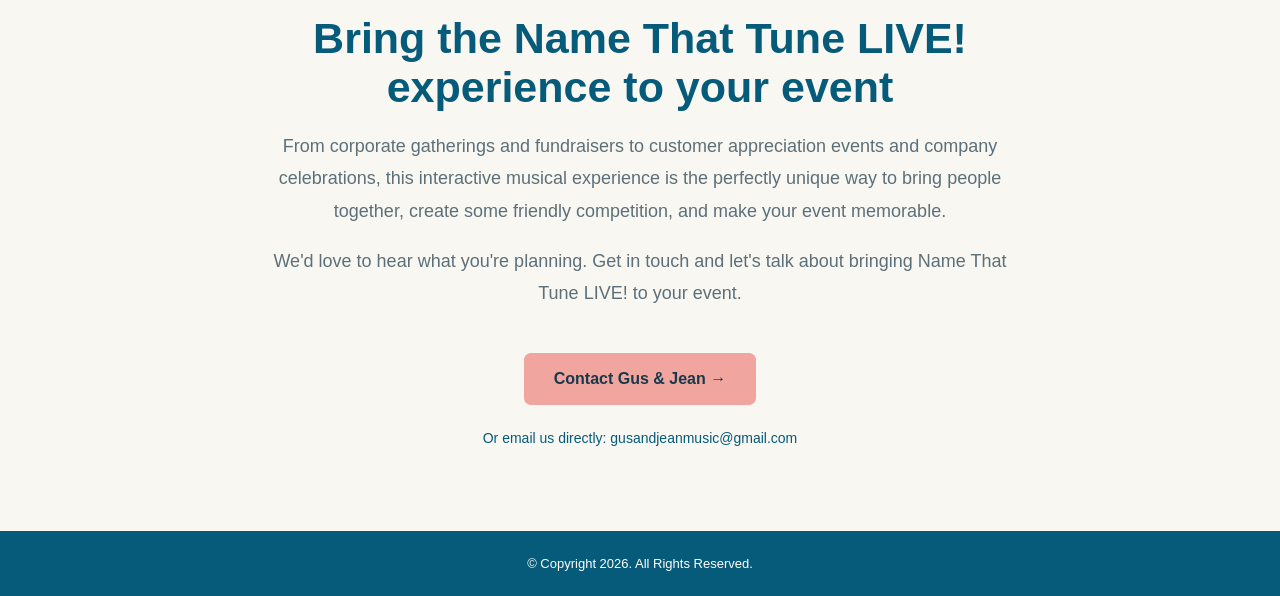
==== commit 02c0aec6: "resized hero image" ====
--- a/index.html
+++ b/index.html
@@ -399,20 +399,20 @@
       </p>
     </div>
     <div>
-      <img style="border-radius: 12px;" src="hero.png">
+      <img style="width: 100%; border-radius: 12px;" src="hero.png">
     </div>
   </section>
   
   <section class="intro">
     
-    <img style="width: 100%; border-radius: 12px; padding-bottom: 40px;" src="clapping.png">
+    
     
     <div class="eyebrow" style="color:#065B7A">
       More than a trivia night
     </div>
   
     <h2>You don't just listen to the music... you're part of it.</h2>
-  
+  <img style="width: 100%; border-radius: 12px; padding-bottom: 20px;" src="clapping.png">
     <p>
       Hosted and performed live by Gus & Jean, Name That Tune
       brings the excitement of a musical game show into the room.
